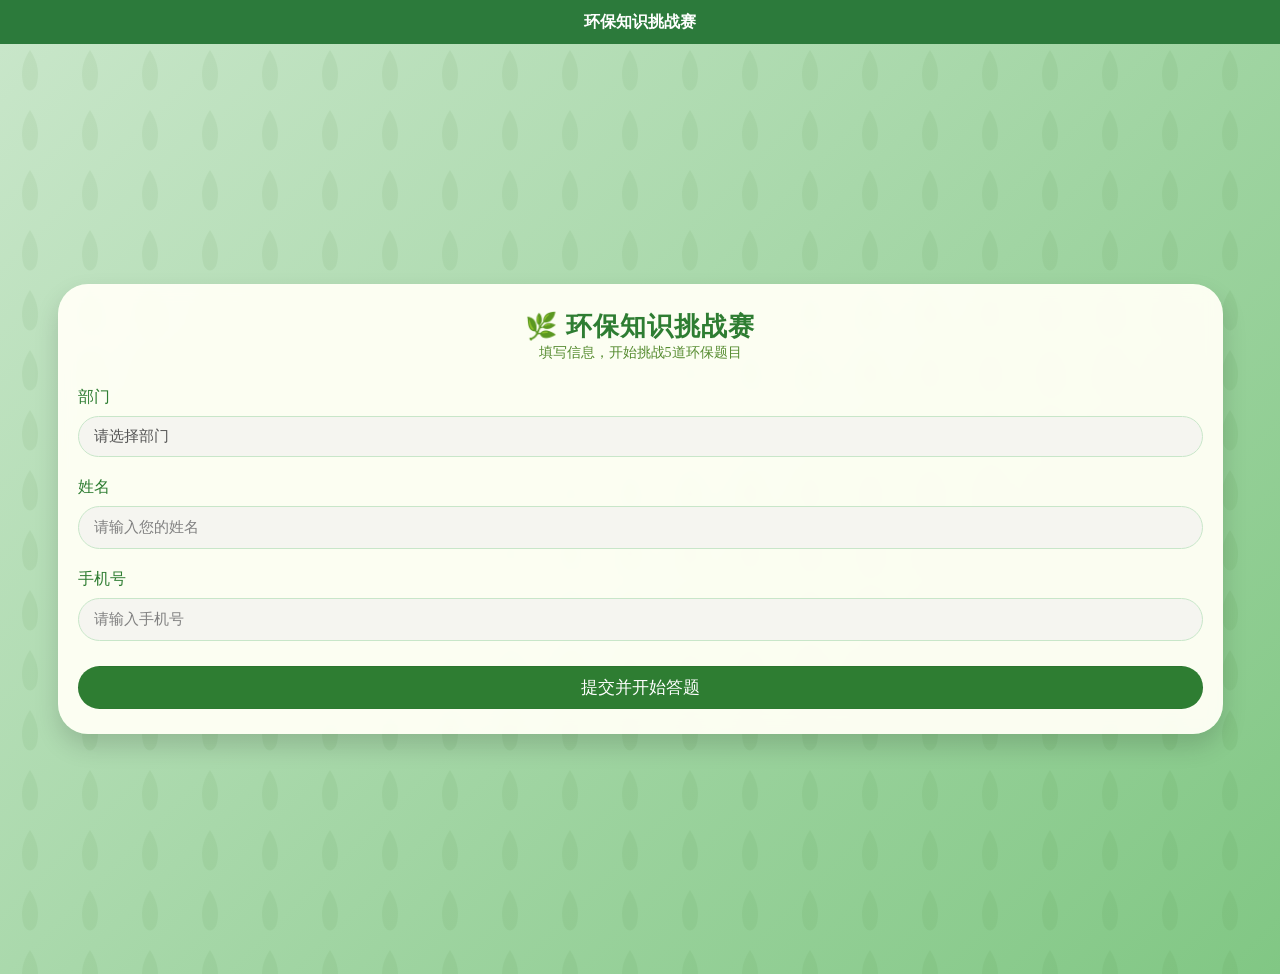
==== ahb-dt/index.html @ 19bda340 "Add files via upload" ====
<!DOCTYPE html><html lang=zh-CN><head><meta charset=utf-8><meta http-equiv=X-UA-Compatible content="IE=edge"><title>安环部答题2026</title><script>var coverSupport = 'CSS' in window && typeof CSS.supports === 'function' && (CSS.supports('top: env(a)') || CSS.supports('top: constant(a)'))
            document.write('<meta name="viewport" content="width=device-width, user-scalable=no, initial-scale=1.0, maximum-scale=1.0, minimum-scale=1.0' + (coverSupport ? ', viewport-fit=cover' : '') + '" />')</script><link rel=stylesheet href=./static/index.ed4a2d2b.css></head><body><noscript><strong>Please enable JavaScript to continue.</strong></noscript><div id=app></div><script src=./static/js/chunk-vendors.7333b514.js></script><script src=./static/js/index.c7bfa0e2.js></script></body></html>
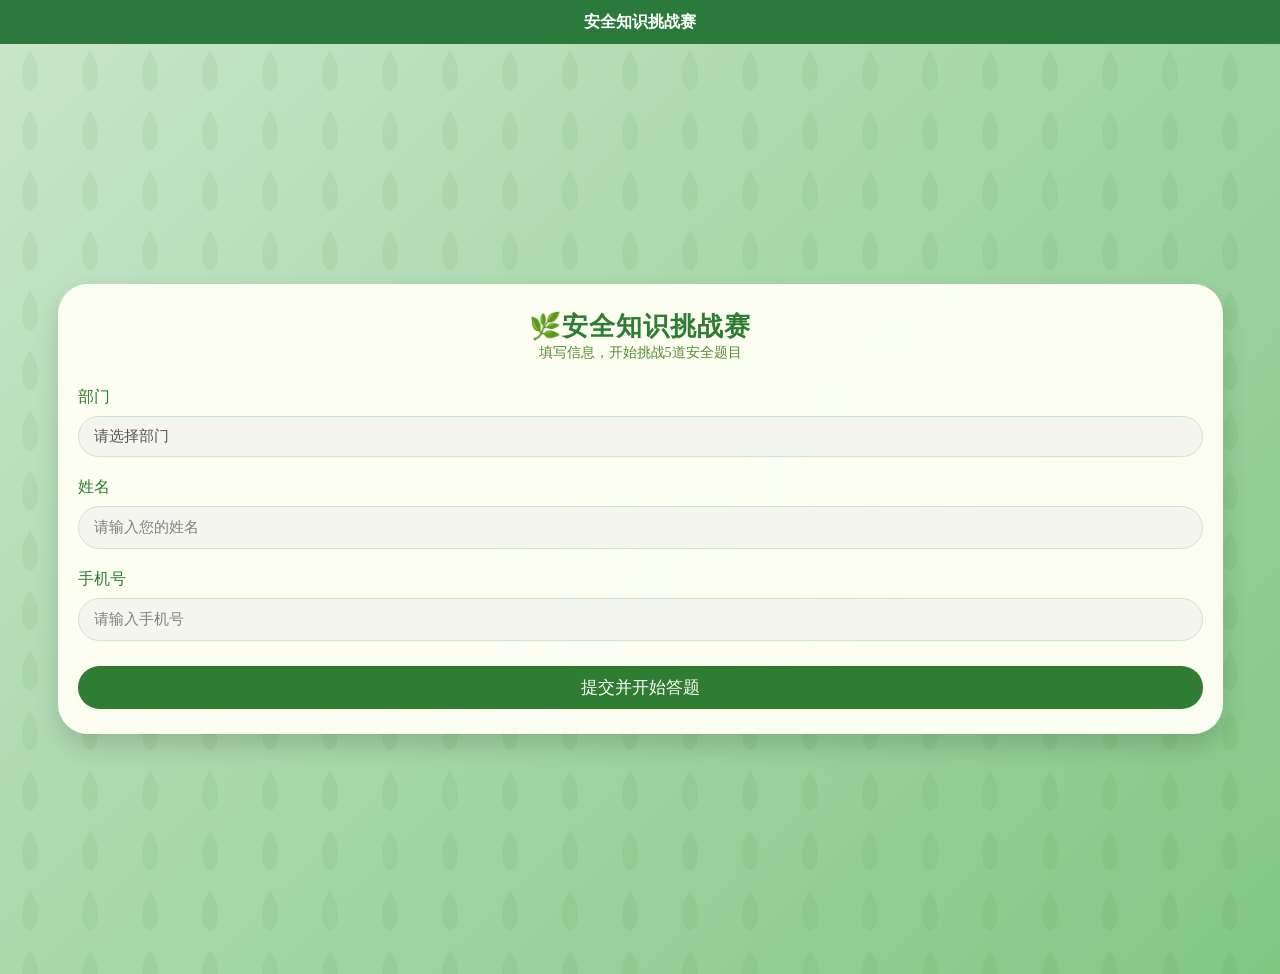
==== commit 9b7d004b: "Add files via upload" ====
--- a/ahb-dt/index.html
+++ b/ahb-dt/index.html
@@ -1,2 +1,2 @@
 <!DOCTYPE html><html lang=zh-CN><head><meta charset=utf-8><meta http-equiv=X-UA-Compatible content="IE=edge"><title>安环部答题2026</title><script>var coverSupport = 'CSS' in window && typeof CSS.supports === 'function' && (CSS.supports('top: env(a)') || CSS.supports('top: constant(a)'))
-            document.write('<meta name="viewport" content="width=device-width, user-scalable=no, initial-scale=1.0, maximum-scale=1.0, minimum-scale=1.0' + (coverSupport ? ', viewport-fit=cover' : '') + '" />')</script><link rel=stylesheet href=./static/index.ed4a2d2b.css></head><body><noscript><strong>Please enable JavaScript to continue.</strong></noscript><div id=app></div><script src=./static/js/chunk-vendors.7333b514.js></script><script src=./static/js/index.c7bfa0e2.js></script></body></html>+            document.write('<meta name="viewport" content="width=device-width, user-scalable=no, initial-scale=1.0, maximum-scale=1.0, minimum-scale=1.0' + (coverSupport ? ', viewport-fit=cover' : '') + '" />')</script><link rel=stylesheet href=./static/index.ed4a2d2b.css></head><body><noscript><strong>Please enable JavaScript to continue.</strong></noscript><div id=app></div><script src=./static/js/chunk-vendors.7333b514.js></script><script src=./static/js/index.926ed020.js></script></body></html>
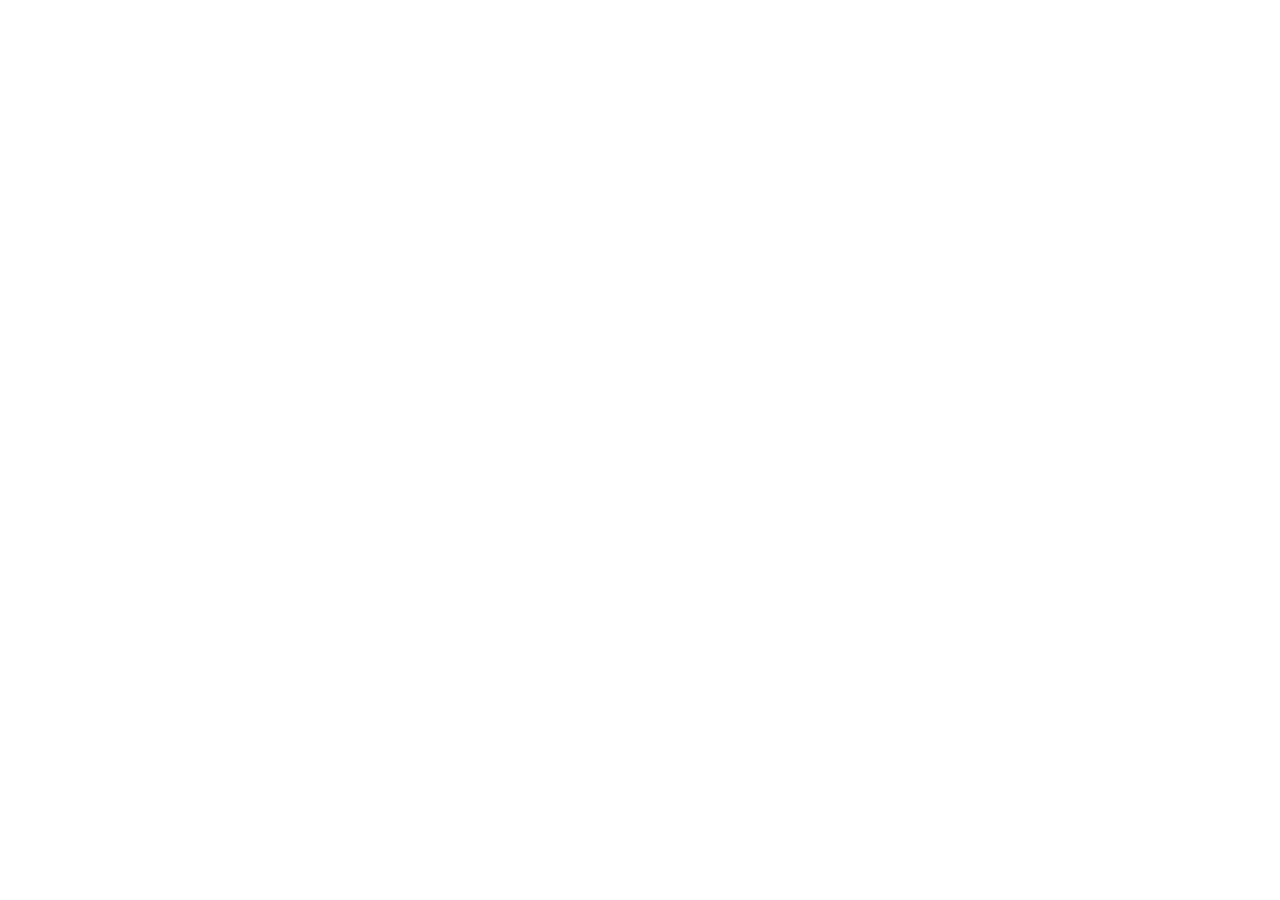
==== commit 99f7d2a4: "Add files via upload" ====
--- a/ahb-dt/index.html
+++ b/ahb-dt/index.html
@@ -1,2 +1,2 @@
 <!DOCTYPE html><html lang=zh-CN><head><meta charset=utf-8><meta http-equiv=X-UA-Compatible content="IE=edge"><title>安环部答题2026</title><script>var coverSupport = 'CSS' in window && typeof CSS.supports === 'function' && (CSS.supports('top: env(a)') || CSS.supports('top: constant(a)'))
-            document.write('<meta name="viewport" content="width=device-width, user-scalable=no, initial-scale=1.0, maximum-scale=1.0, minimum-scale=1.0' + (coverSupport ? ', viewport-fit=cover' : '') + '" />')</script><link rel=stylesheet href=./static/index.ed4a2d2b.css></head><body><noscript><strong>Please enable JavaScript to continue.</strong></noscript><div id=app></div><script src=./static/js/chunk-vendors.7333b514.js></script><script src=./static/js/index.926ed020.js></script></body></html>+            document.write('<meta name="viewport" content="width=device-width, user-scalable=no, initial-scale=1.0, maximum-scale=1.0, minimum-scale=1.0' + (coverSupport ? ', viewport-fit=cover' : '') + '" />')</script><link rel=stylesheet href=/zfy-one/static/index.ed4a2d2b.css></head><body><noscript><strong>Please enable JavaScript to continue.</strong></noscript><div id=app></div><script src=/zfy-one/static/js/chunk-vendors.7333b514.js></script><script src=/zfy-one/static/js/index.16adbcdf.js></script></body></html>
